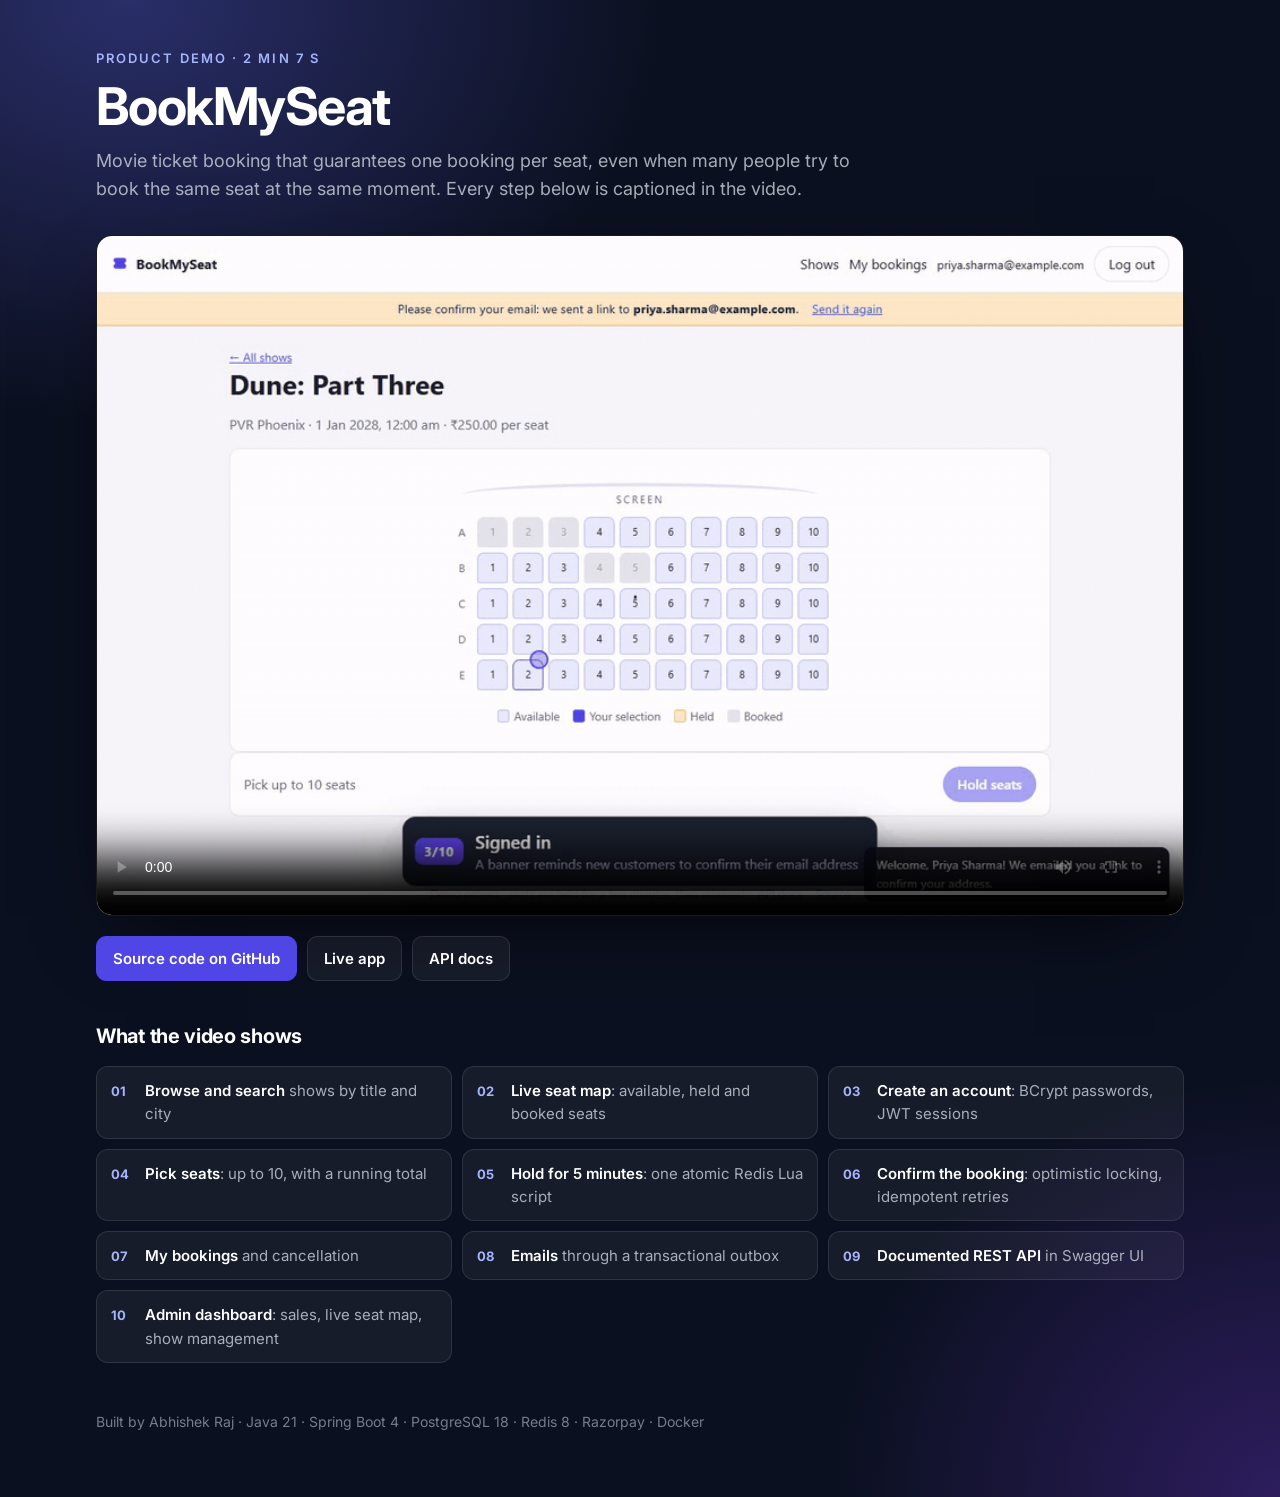
==== docs/demo/index.html @ 2174d8e1 "Add a captioned demo video with a GitHub Pages player A 2-minute walkthrough (docs/demo): search, li" ====
<!doctype html>
<html lang="en">
<head>
<meta charset="utf-8">
<meta name="viewport" content="width=device-width, initial-scale=1">
<title>BookMySeat Demo</title>
<meta name="description" content="A 2-minute captioned walkthrough of BookMySeat: movie ticket booking that guarantees one booking per seat.">
<link rel="icon" type="image/svg+xml" href="data:image/svg+xml,%3Csvg xmlns='http://www.w3.org/2000/svg' viewBox='0 0 64 64'%3E%3Crect width='64' height='64' rx='16' fill='%234f46e5'/%3E%3Crect x='17' y='13' width='26' height='34' rx='4' fill='%23fff'/%3E%3C/svg%3E">
<link rel="preconnect" href="https://fonts.googleapis.com">
<link rel="preconnect" href="https://fonts.gstatic.com" crossorigin>
<link href="https://fonts.googleapis.com/css2?family=Inter:wght@400;500;600;700;800&display=swap" rel="stylesheet">
<style>
  :root {
    --bg: #0b1020;
    --text: #ffffff;
    --muted: rgba(226, 232, 240, 0.72);
    --faint: rgba(226, 232, 240, 0.5);
    --accent: #a5b4fc;
    --card: rgba(255, 255, 255, 0.05);
    --border: rgba(255, 255, 255, 0.1);
    --primary: #4f46e5;
  }
  * { box-sizing: border-box; margin: 0; padding: 0; }
  body {
    min-height: 100vh;
    font-family: Inter, system-ui, sans-serif;
    color: var(--text);
    background:
      radial-gradient(60% 40% at 10% 0%, rgba(99, 102, 241, 0.35) 0%, transparent 70%),
      radial-gradient(50% 40% at 100% 100%, rgba(124, 58, 237, 0.3) 0%, transparent 70%),
      var(--bg);
    line-height: 1.55;
  }
  main { max-width: 1120px; margin: 0 auto; padding: 48px 16px 64px; }
  .eyebrow { color: var(--accent); font-weight: 600; letter-spacing: 0.16em; text-transform: uppercase; font-size: 13px; }
  h1 { font-size: clamp(32px, 5vw, 52px); letter-spacing: -0.03em; line-height: 1.1; margin: 10px 0 12px; }
  .lead { color: var(--muted); font-size: 18px; max-width: 760px; }
  .player {
    margin: 32px 0 20px;
    border-radius: 16px;
    overflow: hidden;
    border: 1px solid var(--border);
    box-shadow: 0 30px 80px -30px rgba(0, 0, 0, 0.8);
    background: #000;
  }
  video { display: block; width: 100%; height: auto; aspect-ratio: 1280 / 800; }
  .links { display: flex; flex-wrap: wrap; gap: 10px; margin-bottom: 40px; }
  .links a {
    color: var(--text);
    text-decoration: none;
    font-weight: 600;
    font-size: 15px;
    padding: 10px 16px;
    border-radius: 10px;
    border: 1px solid var(--border);
    background: var(--card);
  }
  .links a.primary { background: var(--primary); border-color: var(--primary); }
  .links a:hover { border-color: var(--accent); }
  h2 { font-size: 20px; letter-spacing: -0.015em; margin-bottom: 14px; }
  ol { list-style: none; display: grid; grid-template-columns: repeat(auto-fit, minmax(min(300px, 100%), 1fr)); gap: 10px; }
  li { display: flex; gap: 12px; align-items: baseline; padding: 12px 14px; border-radius: 12px; border: 1px solid var(--border); background: var(--card); color: var(--muted); font-size: 15px; }
  li b { color: var(--text); font-weight: 600; }
  li span { flex-shrink: 0; color: var(--accent); font-weight: 700; font-size: 13px; min-width: 22px; }
  footer { margin-top: 48px; color: var(--faint); font-size: 14px; }
</style>
</head>
<body>
<main>
  <div class="eyebrow">Product demo · 2 min 7 s</div>
  <h1>BookMySeat</h1>
  <p class="lead">Movie ticket booking that guarantees one booking per seat, even when many people try to book the same seat at the same moment. Every step below is captioned in the video.</p>

  <div class="player">
    <video controls preload="metadata" playsinline poster="demo-preview.gif">
      <source src="bookmyseat-demo.mp4" type="video/mp4">
      Your browser can't play this video. <a href="bookmyseat-demo.mp4">Download it instead.</a>
    </video>
  </div>

  <div class="links">
    <a class="primary" href="https://github.com/Abhishek360007/BookMySeat">Source code on GitHub</a>
    <a href="https://bookmyseat-8j1e.onrender.com/">Live app</a>
    <a href="https://bookmyseat-8j1e.onrender.com/swagger-ui/index.html">API docs</a>
  </div>

  <h2>What the video shows</h2>
  <ol>
    <li><span>01</span><div><b>Browse and search</b> shows by title and city</div></li>
    <li><span>02</span><div><b>Live seat map</b>: available, held and booked seats</div></li>
    <li><span>03</span><div><b>Create an account</b>: BCrypt passwords, JWT sessions</div></li>
    <li><span>04</span><div><b>Pick seats</b>: up to 10, with a running total</div></li>
    <li><span>05</span><div><b>Hold for 5 minutes</b>: one atomic Redis Lua script</div></li>
    <li><span>06</span><div><b>Confirm the booking</b>: optimistic locking, idempotent retries</div></li>
    <li><span>07</span><div><b>My bookings</b> and cancellation</div></li>
    <li><span>08</span><div><b>Emails</b> through a transactional outbox</div></li>
    <li><span>09</span><div><b>Documented REST API</b> in Swagger UI</div></li>
    <li><span>10</span><div><b>Admin dashboard</b>: sales, live seat map, show management</div></li>
  </ol>

  <footer>Built by Abhishek Raj · Java 21 · Spring Boot 4 · PostgreSQL 18 · Redis 8 · Razorpay · Docker</footer>
</main>
</body>
</html>
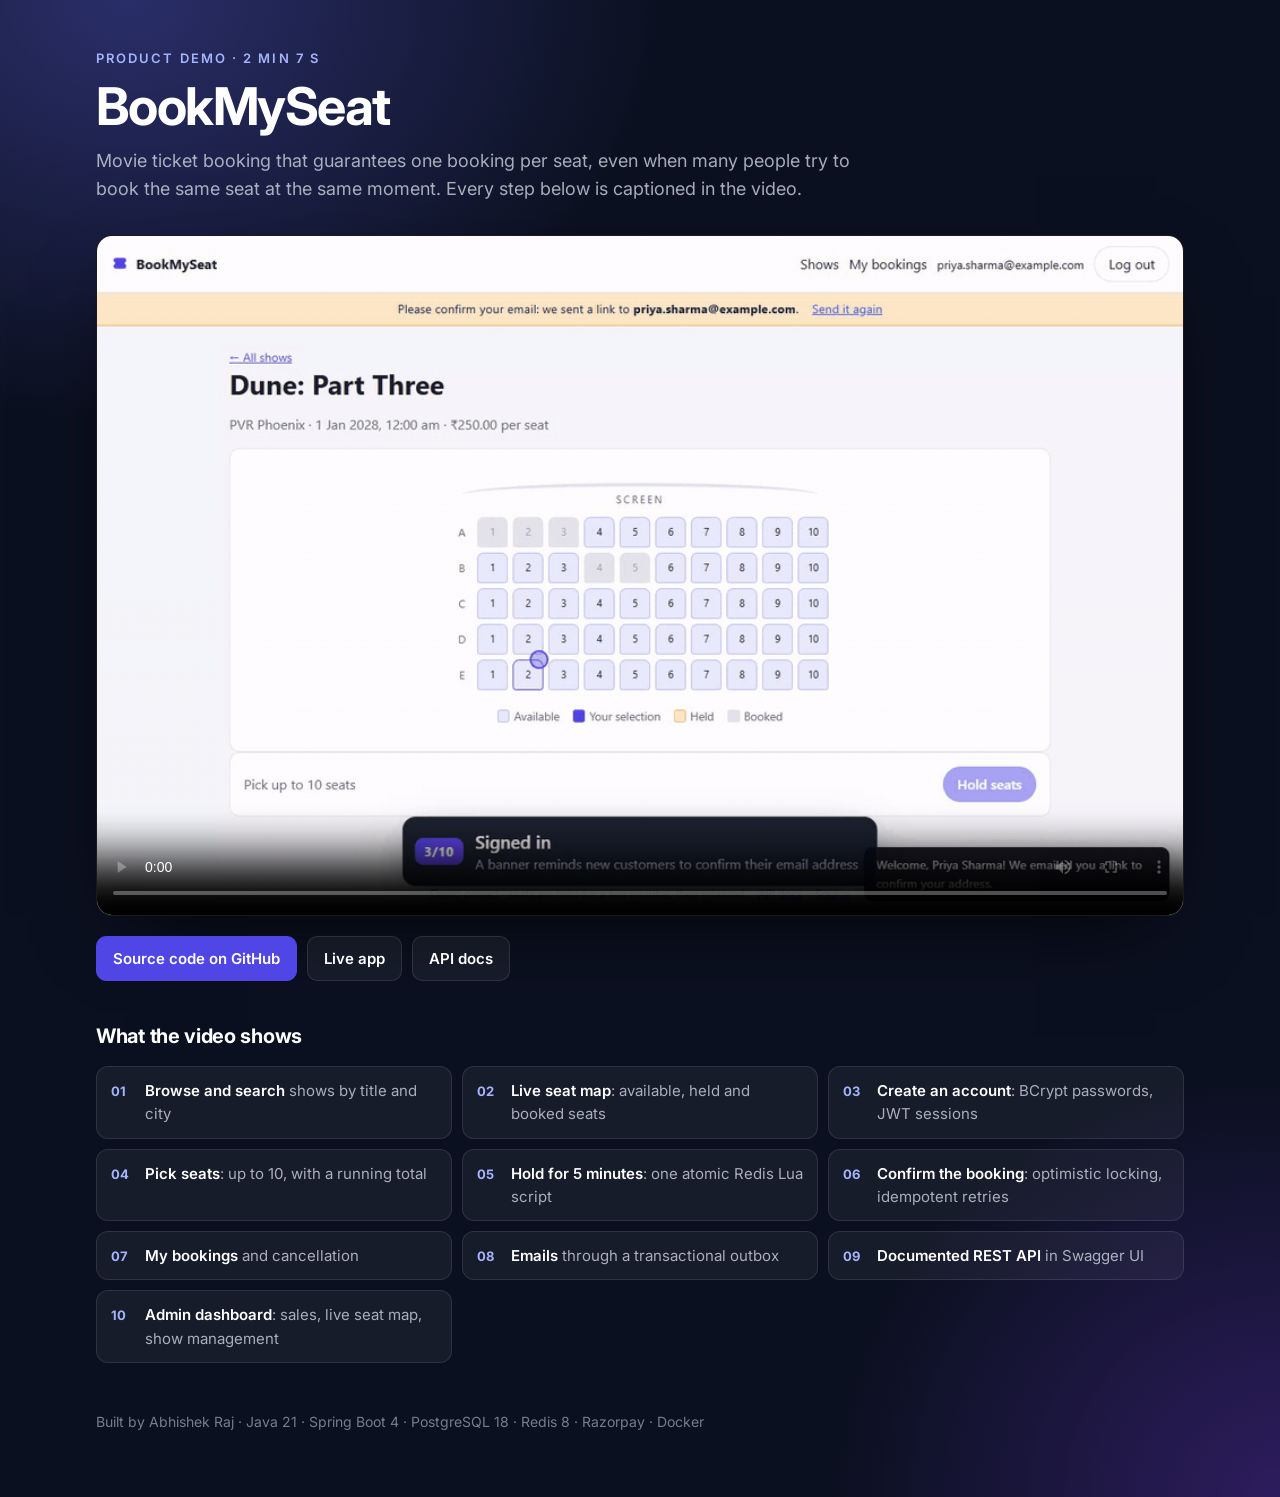
==== commit b1db1979: "20.3 README and video page open the demo through the start page; direct link kept" ====
--- a/docs/demo/index.html
+++ b/docs/demo/index.html
@@ -80,7 +80,7 @@
 
   <div class="links">
     <a class="primary" href="https://github.com/Abhishek360007/BookMySeat">Source code on GitHub</a>
-    <a href="https://bookmyseat-8j1e.onrender.com/">Live app</a>
+    <a href="../">Live app</a>
     <a href="https://bookmyseat-8j1e.onrender.com/swagger-ui/index.html">API docs</a>
   </div>
 
